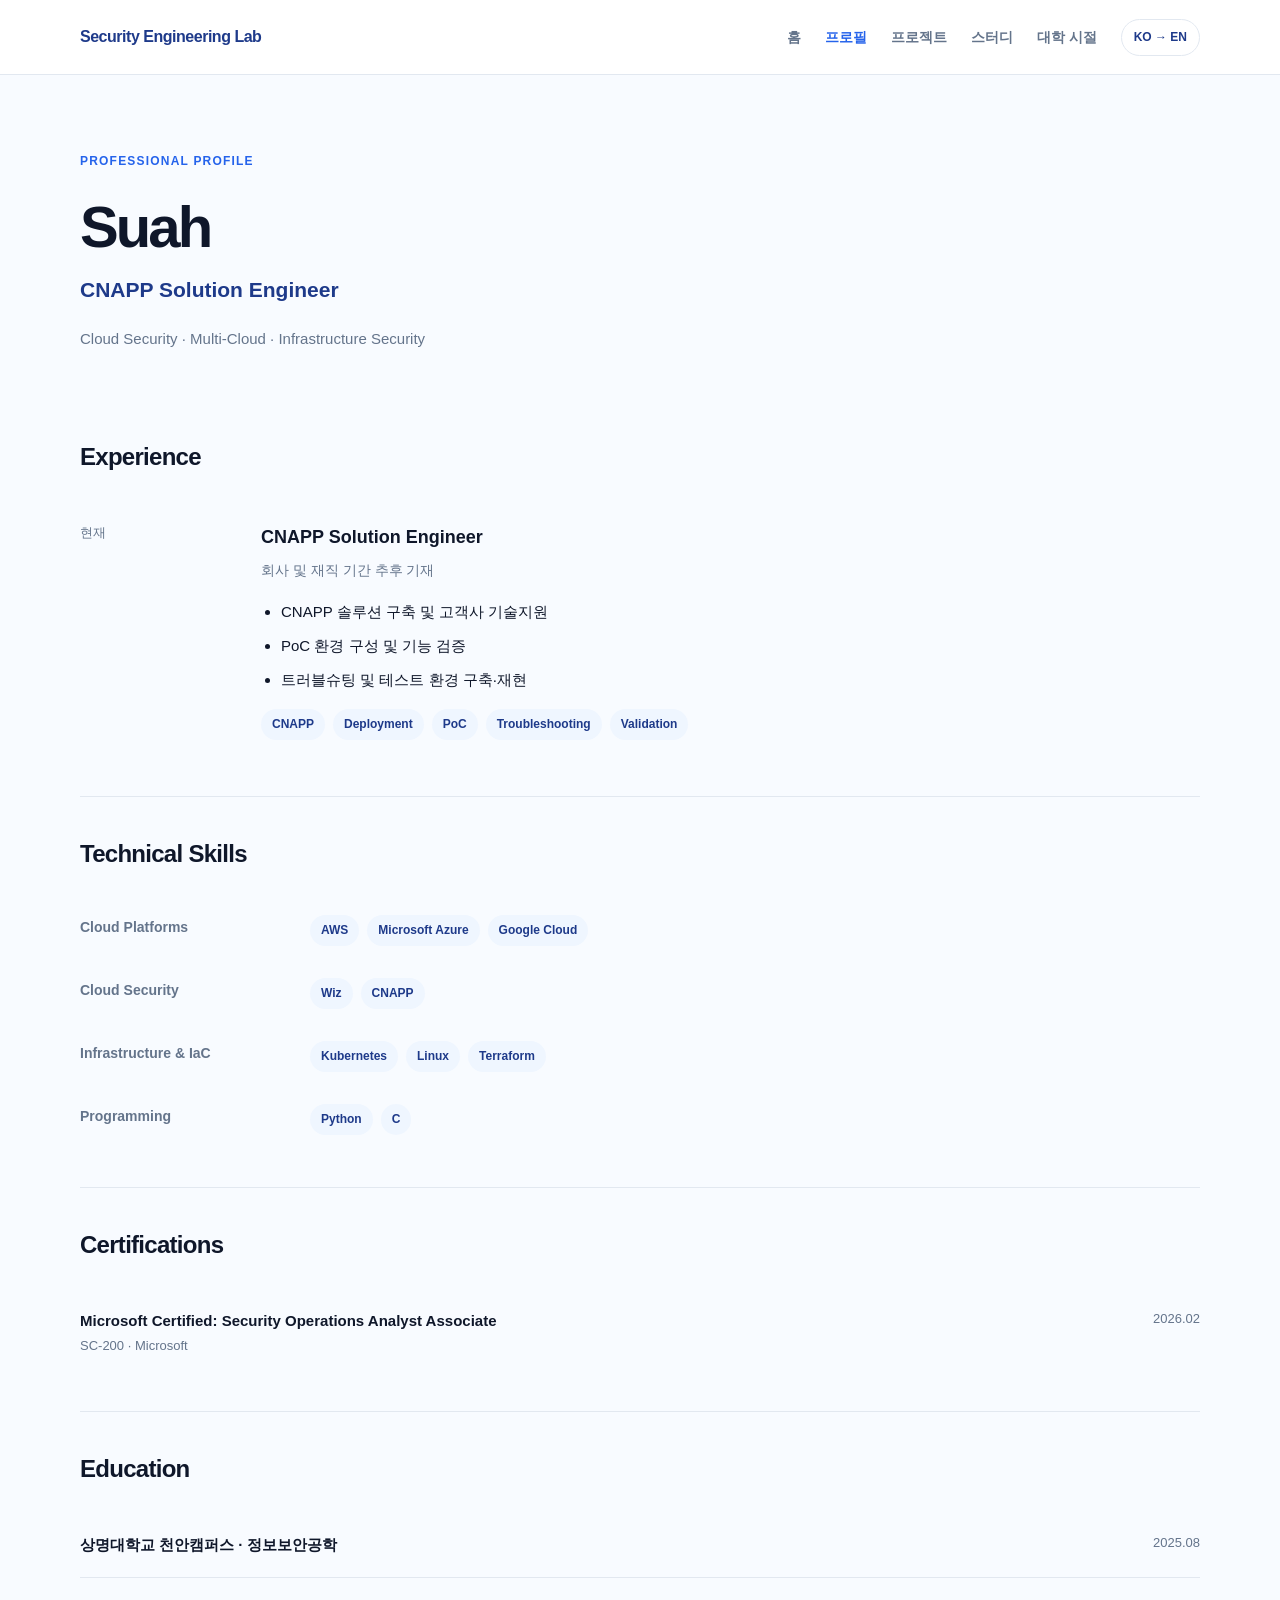
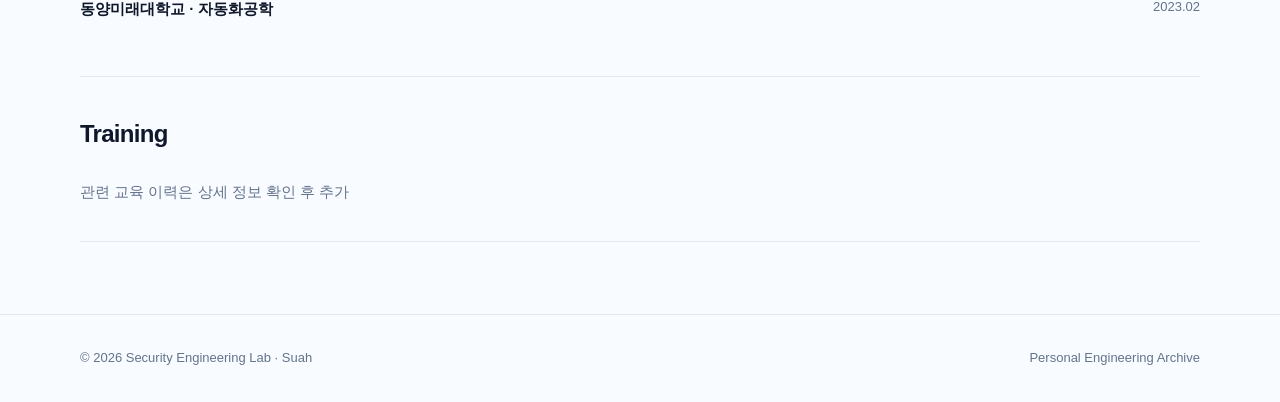
==== profile.html @ 6040d36e "Add profile.html" ====
<!DOCTYPE html>
<html lang="ko">
<head>
  <meta charset="UTF-8">
  <meta name="viewport" content="width=device-width, initial-scale=1.0">
  <meta name="description" content="Suah — CNAPP Solution Engineer. Experience, technical skills, certifications and education.">
  <title>Profile | Security Engineering Lab</title>
  <link rel="stylesheet" href="style.css">
</head>
<body data-page="profile">
  <div id="app"></div>
  <script src="site.js" defer></script>
</body>
</html>
---- style.css ----
/* Security Engineering Lab — Global Styles */

:root {
  color-scheme: light;

  --bg: #f8fbff;
  --surface: #ffffff;
  --surface-soft: #eff6ff;

  --primary: #2563eb;
  --primary-dark: #1e3a8a;

  --text: #0f172a;
  --muted: #64748b;
  --border: #e2e8f0;

  --shadow: 0 12px 32px rgba(15, 23, 42, 0.05);

  --max-width: 1120px;
  --radius: 16px;
}

/* Reset */

* {
  box-sizing: border-box;
}

html {
  scroll-behavior: smooth;
  scroll-padding-top: 90px;
}

body {
  margin: 0;
  background: var(--bg);
  color: var(--text);
  font-family:
    -apple-system,
    BlinkMacSystemFont,
    "Segoe UI",
    "Noto Sans KR",
    sans-serif;
  font-size: 15px;
  line-height: 1.75;
  -webkit-font-smoothing: antialiased;
}

a {
  color: inherit;
  text-decoration: none;
}

button,
input {
  font: inherit;
}

button {
  cursor: pointer;
}

a:focus-visible,
button:focus-visible,
input:focus-visible {
  outline: 3px solid var(--primary);
  outline-offset: 3px;
}

img {
  max-width: 100%;
  height: auto;
}

/* Layout */

.container {
  width: min(
    var(--max-width),
    calc(100% - 48px)
  );
  margin-inline: auto;
}

main {
  min-height: 70vh;
}

.section {
  padding: 56px 0;
}

.section-header {
  margin-bottom: 28px;
}

.section-title {
  margin: 0 0 10px;
  font-size: clamp(25px, 3vw, 34px);
  font-weight: 750;
  letter-spacing: -0.045em;
  line-height: 1.3;
}

.section-description {
  max-width: 720px;
  margin: 0;
  color: var(--muted);
}

/* Header */

.site-header {
  position: sticky;
  top: 0;
  z-index: 100;

  background: rgba(255, 255, 255, 0.92);
  backdrop-filter: blur(16px);

  border-bottom: 1px solid var(--border);
}

.nav-container {
  width: min(
    var(--max-width),
    calc(100% - 48px)
  );

  min-height: 74px;
  margin: auto;

  display: flex;
  align-items: center;
  justify-content: space-between;
  gap: 24px;
}

.site-logo {
  color: var(--primary-dark);
  font-size: 16px;
  font-weight: 800;
  white-space: nowrap;
  letter-spacing: -0.03em;
}

.nav-links {
  display: flex;
  align-items: center;
  gap: 24px;
}

.nav-link {
  color: var(--muted);
  font-size: 14px;
  font-weight: 600;
  transition: color 0.2s ease;
}

.nav-link:hover,
.nav-link.active {
  color: var(--primary);
}

.language-toggle {
  padding: 7px 12px;
  border: 1px solid var(--border);
  border-radius: 999px;
  background: var(--surface);
  color: var(--primary-dark);
  font-size: 12px;
  font-weight: 750;
}

.language-toggle:hover {
  background: var(--surface-soft);
}

/* Hero */

.hero {
  padding: 100px 0 80px;
}

.eyebrow {
  display: inline-block;
  margin-bottom: 20px;
  color: var(--primary);
  font-size: 12px;
  font-weight: 800;
  letter-spacing: 0.1em;
  text-transform: uppercase;
}

.hero-title {
  max-width: 900px;
  margin: 0 0 24px;
  font-size: clamp(40px, 6vw, 72px);
  line-height: 1.12;
  letter-spacing: -0.055em;
  font-weight: 800;
}

.hero-title .accent {
  color: var(--primary);
}

.hero-description {
  max-width: 720px;
  margin: 0 0 32px;
  color: var(--muted);
  font-size: clamp(16px, 2vw, 19px);
  line-height: 1.8;
}

/* Buttons */

.button-group {
  display: flex;
  gap: 12px;
  flex-wrap: wrap;
}

.button {
  display: inline-flex;
  align-items: center;
  justify-content: center;

  padding: 12px 20px;
  min-height: 44px;

  border-radius: 10px;
  border: 1px solid transparent;

  font-size: 14px;
  font-weight: 700;

  transition:
    background 0.2s,
    transform 0.2s;
}

.button:hover {
  transform: translateY(-2px);
}

.button-primary {
  background: var(--primary);
  color: #ffffff;
}

.button-primary:hover {
  background: var(--primary-dark);
}

.button-secondary {
  background: var(--surface);
  color: var(--primary);
  border-color: var(--border);
}

/* Cards */

.grid {
  display: grid;
  grid-template-columns: repeat(3, minmax(0, 1fr));
  gap: 20px;
}

.grid-two {
  grid-template-columns: repeat(2, minmax(0, 1fr));
}

.card {
  padding: 28px;
  background: var(--surface);
  border: 1px solid var(--border);
  border-radius: var(--radius);
  box-shadow: var(--shadow);

  transition:
    transform 0.2s,
    border-color 0.2s;
}

.card:hover {
  transform: translateY(-3px);
  border-color: #bfdbfe;
}

.card-title {
  margin: 0 0 12px;
  font-size: 20px;
  line-height: 1.4;
  letter-spacing: -0.025em;
}

.card-description {
  margin: 0 0 18px;
  color: var(--muted);
  font-size: 14px;
}

.card-link {
  color: var(--primary);
  font-size: 13px;
  font-weight: 750;
}

/* Tags */

.tags {
  display: flex;
  flex-wrap: wrap;
  gap: 8px;
}

.tag {
  display: inline-flex;
  align-items: center;

  padding: 5px 11px;
  border-radius: 999px;

  background: var(--surface-soft);
  color: var(--primary-dark);

  font-size: 12px;
  font-weight: 650;
}

.tag-outline {
  background: transparent;
  border: 1px solid var(--border);
}

/* Profile */

.profile-intro {
  padding: 72px 0 32px;
}

.profile-name {
  margin: 0 0 10px;
  font-size: clamp(38px, 5vw, 58px);
  letter-spacing: -0.05em;
  line-height: 1.2;
}

.profile-role {
  margin: 0 0 18px;
  color: var(--primary-dark);
  font-size: 21px;
  font-weight: 650;
}

.profile-description {
  max-width: 700px;
  color: var(--muted);
}

.profile-section {
  padding: 36px 0;
  border-bottom: 1px solid var(--border);
}

.profile-section h2 {
  margin: 0 0 24px;
  font-size: 24px;
  letter-spacing: -0.03em;
}

/* Experience Timeline */

.timeline-item {
  display: grid;
  grid-template-columns: 155px minmax(0, 1fr);
  gap: 26px;
  padding: 20px 0;
}

.timeline-date {
  color: var(--muted);
  font-size: 13px;
}

.timeline-content h3 {
  margin: 0 0 5px;
  font-size: 18px;
}

.timeline-company {
  color: var(--muted);
  font-size: 14px;
}

.timeline-list {
  margin: 16px 0;
  padding-left: 20px;
  color: var(--text);
}

.timeline-list li {
  margin-bottom: 8px;
}

/* Technical Skills */

.skill-group {
  display: grid;
  grid-template-columns: 210px minmax(0, 1fr);
  gap: 20px;
  padding: 16px 0;
}

.skill-label {
  color: var(--muted);
  font-size: 14px;
  font-weight: 650;
}

/* Certifications / Education */

.info-list {
  display: flex;
  flex-direction: column;
}

.info-item {
  display: flex;
  justify-content: space-between;
  align-items: flex-start;
  gap: 20px;
  padding: 18px 0;
  border-bottom: 1px solid var(--border);
}

.info-item:last-child {
  border-bottom: 0;
}

.info-title {
  font-weight: 700;
}

.info-detail,
.info-date {
  color: var(--muted);
  font-size: 13px;
}

/* Project & Studies List */

.content-list {
  display: flex;
  flex-direction: column;
  gap: 14px;
}

.content-item {
  display: block;
  padding: 22px 0;
  border-bottom: 1px solid var(--border);
}

.content-item:hover .content-title {
  color: var(--primary);
}

.content-title {
  margin: 0 0 8px;
  font-size: 19px;
  font-weight: 700;
}

.content-summary {
  margin: 0 0 12px;
  color: var(--muted);
  font-size: 14px;
}

.content-meta {
  display: flex;
  flex-wrap: wrap;
  gap: 12px;
  color: var(--muted);
  font-size: 12px;
}

/* Filter Bar */

.filter-bar {
  display: flex;
  gap: 8px;
  flex-wrap: wrap;
  margin-bottom: 28px;
}

.filter-button {
  padding: 8px 14px;
  border: 1px solid var(--border);
  border-radius: 999px;
  background: var(--surface);
  color: var(--muted);
  font-size: 13px;
  font-weight: 600;
}

.filter-button:hover,
.filter-button.active {
  background: var(--primary);
  color: white;
  border-color: var(--primary);
}

/* Empty States */

.empty-state {
  padding: 48px 24px;
  border: 1px dashed #cbd5e1;
  border-radius: var(--radius);
  background: var(--surface);
  text-align: center;
}

.empty-state h3 {
  margin: 0 0 8px;
}

.empty-state p {
  margin: 0;
  color: var(--muted);
}

/* Footer */

.site-footer {
  margin-top: 72px;
  padding: 32px 0;
  border-top: 1px solid var(--border);
  color: var(--muted);
  font-size: 13px;
}

.footer-inner {
  display: flex;
  justify-content: space-between;
  align-items: center;
  flex-wrap: wrap;
  gap: 16px;
}

/* Responsive — Tablet */

@media (max-width: 900px) {
  .nav-container {
    flex-wrap: wrap;
    padding: 16px 0;
  }

  .nav-links {
    width: 100%;
    gap: 16px;
    flex-wrap: wrap;
  }

  .grid {
    grid-template-columns: repeat(2, minmax(0, 1fr));
  }

  .hero {
    padding: 72px 0 60px;
  }
}

/* Responsive — Mobile */

@media (max-width: 600px) {
  .container,
  .nav-container {
    width: calc(100% - 32px);
  }

  .nav-links {
    gap: 10px 15px;
  }

  .nav-link {
    font-size: 12px;
  }

  .site-logo {
    font-size: 15px;
  }

  .section {
    padding: 36px 0;
  }

  .hero {
    padding: 56px 0 48px;
  }

  .hero-title {
    font-size: 40px;
  }

  .grid,
  .grid-two {
    grid-template-columns: 1fr;
  }

  .card {
    padding: 22px;
  }

  .timeline-item,
  .skill-group {
    grid-template-columns: 1fr;
    gap: 8px;
  }

  .info-item {
    flex-direction: column;
    gap: 5px;
  }

  .profile-intro {
    padding-top: 48px;
  }
}

@media (prefers-reduced-motion: reduce) {
  html {
    scroll-behavior: auto;
  }

  *,
  *::before,
  *::after {
    transition-duration: 0.01ms !important;
    animation-duration: 0.01ms !important;
  }
}
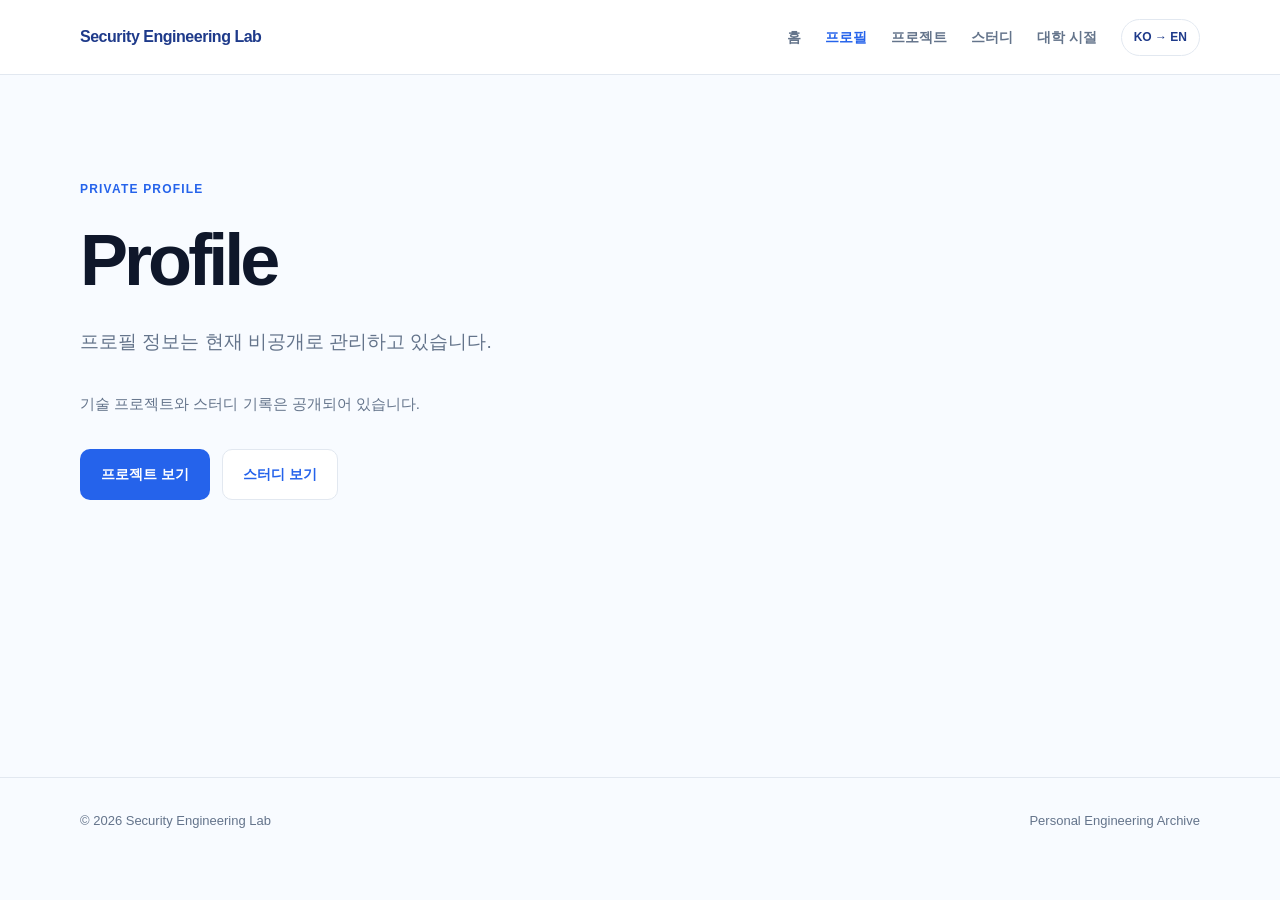
==== commit 7f49c9ee: "Add profile.html" ====
--- a/profile.html
+++ b/profile.html
@@ -2,13 +2,22 @@
 <html lang="ko">
 <head>
   <meta charset="UTF-8">
-  <meta name="viewport" content="width=device-width, initial-scale=1.0">
-  <meta name="description" content="Suah — CNAPP Solution Engineer. Experience, technical skills, certifications and education.">
+  <meta name="viewport"
+        content="width=device-width, initial-scale=1.0">
+
+  <meta name="description"
+        content="Security Engineering Lab — Profile information is currently private.">
+
+  <meta name="robots" content="noindex, nofollow">
+
   <title>Profile | Security Engineering Lab</title>
+
   <link rel="stylesheet" href="style.css">
 </head>
+
 <body data-page="profile">
   <div id="app"></div>
+
   <script src="site.js" defer></script>
 </body>
 </html>
--- a/style.css
+++ b/style.css
@@ -1,4 +1,3 @@
-
 /* Security Engineering Lab — Global Styles */
 
 :root {
@@ -642,4 +641,4 @@
     transition-duration: 0.01ms !important;
     animation-duration: 0.01ms !important;
   }
-}
+}
